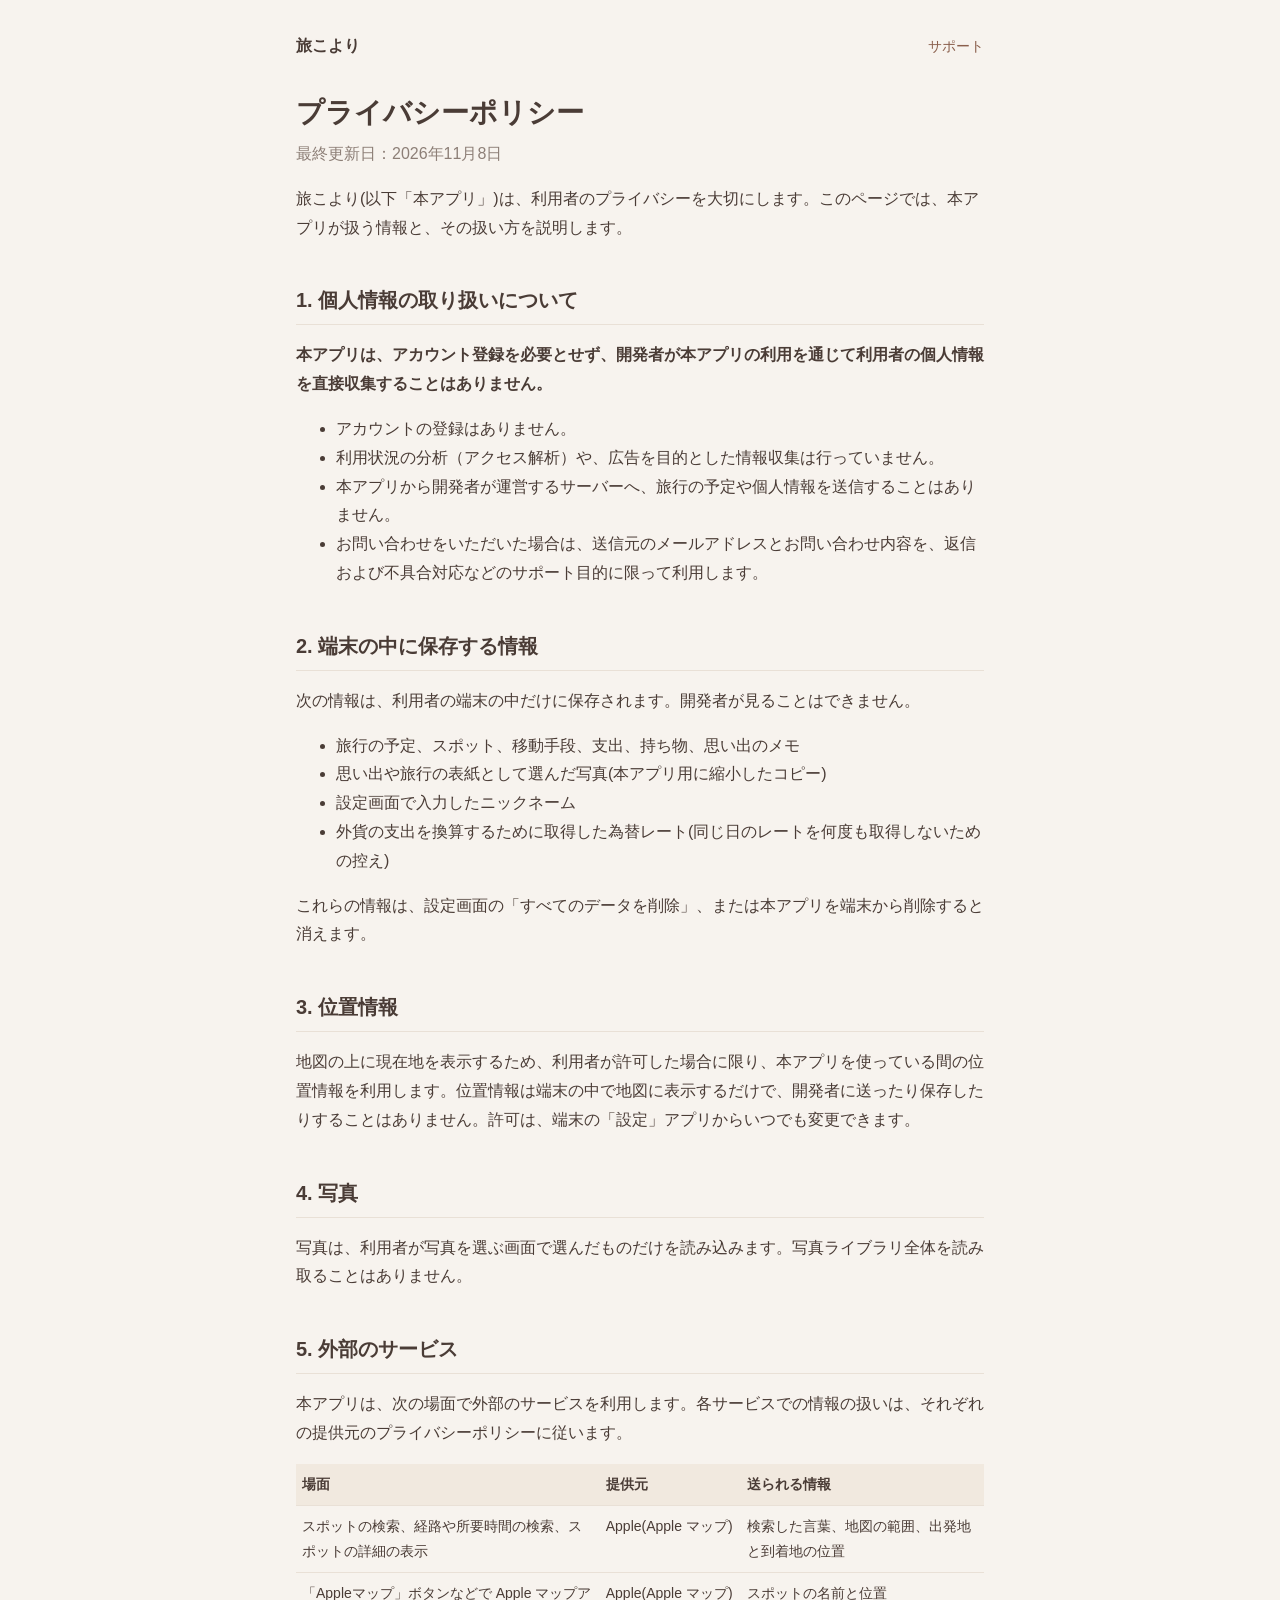
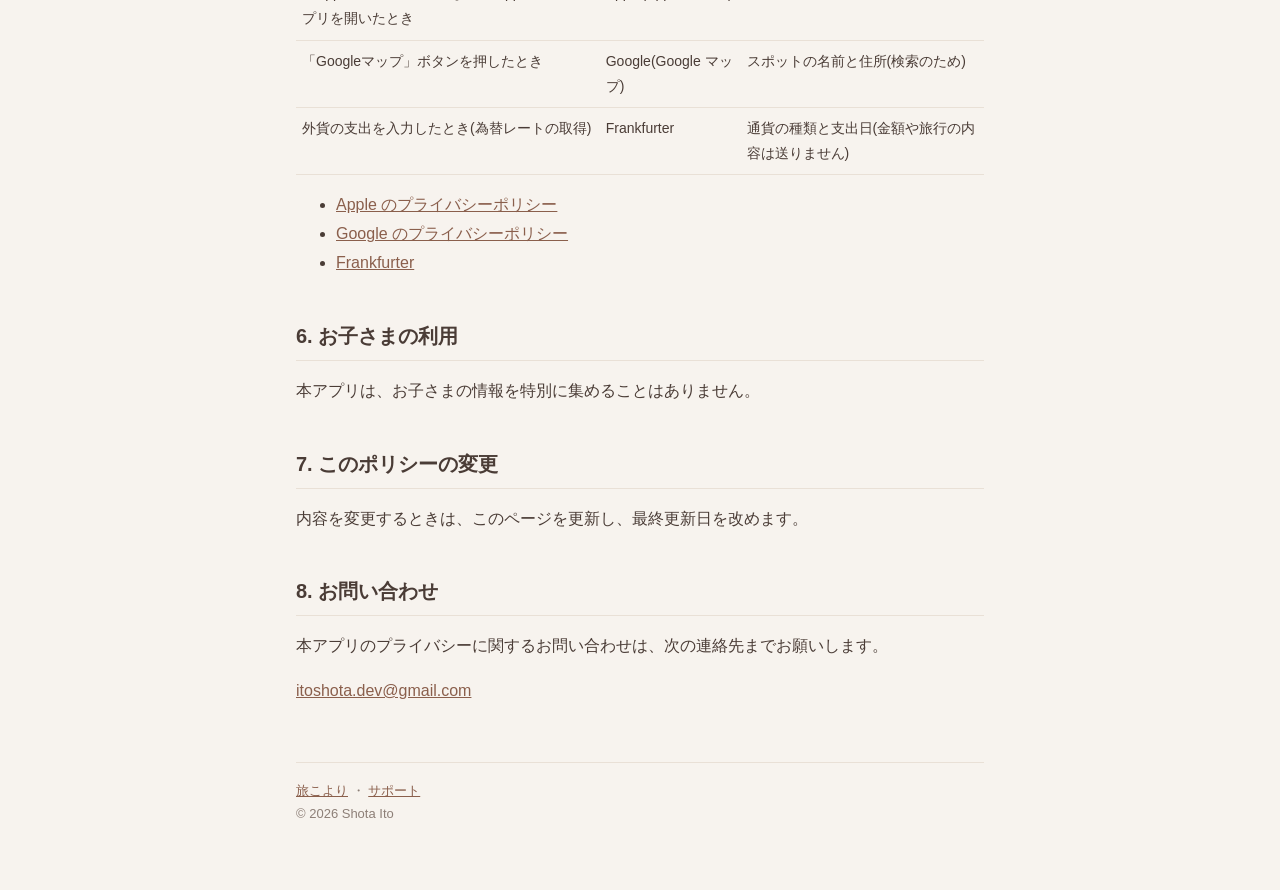
==== tabikoyori/privacy.html @ b3b4c9bc "Add personal site and Tabikoyori pages" ====
<!doctype html>
<html lang="ja">
<head>
  <meta charset="utf-8">
  <meta name="viewport" content="width=device-width, initial-scale=1">
  <title>プライバシーポリシー | 旅こより</title>
  <link rel="stylesheet" href="../style.css">
  <link rel="icon" href="icon.png">
  <link rel="apple-touch-icon" href="icon.png">

</head>
<body>
  <div class="container">
    <header class="site">
      <a class="home" href="./">旅こより</a>
      <nav class="links">
        <a href="support.html">サポート</a>
      </nav>
    </header>

    <h1>プライバシーポリシー</h1>
    <p class="lead">最終更新日：2026年11月8日</p>

    <p>旅こより(以下「本アプリ」)は、利用者のプライバシーを大切にします。このページでは、本アプリが扱う情報と、その扱い方を説明します。</p>

    <h2>1. 個人情報の取り扱いについて</h2>
    <p><strong>本アプリは、アカウント登録を必要とせず、開発者が本アプリの利用を通じて利用者の個人情報を直接収集することはありません。</strong></p>
    <ul>
      <li>アカウントの登録はありません。</li>
      <li>利用状況の分析（アクセス解析）や、広告を目的とした情報収集は行っていません。</li>
      <li>本アプリから開発者が運営するサーバーへ、旅行の予定や個人情報を送信することはありません。</li>
      <li>お問い合わせをいただいた場合は、送信元のメールアドレスとお問い合わせ内容を、返信および不具合対応などのサポート目的に限って利用します。</li>
    </ul>

    <h2>2. 端末の中に保存する情報</h2>
    <p>次の情報は、利用者の端末の中だけに保存されます。開発者が見ることはできません。</p>
    <ul>
      <li>旅行の予定、スポット、移動手段、支出、持ち物、思い出のメモ</li>
      <li>思い出や旅行の表紙として選んだ写真(本アプリ用に縮小したコピー)</li>
      <li>設定画面で入力したニックネーム</li>
      <li>外貨の支出を換算するために取得した為替レート(同じ日のレートを何度も取得しないための控え)</li>
    </ul>
    <p>これらの情報は、設定画面の「すべてのデータを削除」、または本アプリを端末から削除すると消えます。</p>

    <h2>3. 位置情報</h2>
    <p>地図の上に現在地を表示するため、利用者が許可した場合に限り、本アプリを使っている間の位置情報を利用します。位置情報は端末の中で地図に表示するだけで、開発者に送ったり保存したりすることはありません。許可は、端末の「設定」アプリからいつでも変更できます。</p>

    <h2>4. 写真</h2>
    <p>写真は、利用者が写真を選ぶ画面で選んだものだけを読み込みます。写真ライブラリ全体を読み取ることはありません。</p>

    <h2>5. 外部のサービス</h2>
    <p>本アプリは、次の場面で外部のサービスを利用します。各サービスでの情報の扱いは、それぞれの提供元のプライバシーポリシーに従います。</p>
    <div class="table-wrap">
      <table>
        <tr><th>場面</th><th>提供元</th><th>送られる情報</th></tr>
        <tr><td>スポットの検索、経路や所要時間の検索、スポットの詳細の表示</td><td>Apple(Apple マップ)</td><td>検索した言葉、地図の範囲、出発地と到着地の位置</td></tr>
        <tr><td>「Appleマップ」ボタンなどで Apple マップアプリを開いたとき</td><td>Apple(Apple マップ)</td><td>スポットの名前と位置</td></tr>
        <tr><td>「Googleマップ」ボタンを押したとき</td><td>Google(Google マップ)</td><td>スポットの名前と住所(検索のため)</td></tr>
        <tr><td>外貨の支出を入力したとき(為替レートの取得)</td><td>Frankfurter</td><td>通貨の種類と支出日(金額や旅行の内容は送りません)</td></tr>
      </table>
    </div>
    <ul>
      <li><a href="https://www.apple.com/legal/privacy/jp/">Apple のプライバシーポリシー</a></li>
      <li><a href="https://policies.google.com/privacy?hl=ja">Google のプライバシーポリシー</a></li>
      <li><a href="https://frankfurter.dev/">Frankfurter</a></li>
    </ul>

    <h2>6. お子さまの利用</h2>
    <p>本アプリは、お子さまの情報を特別に集めることはありません。</p>

    <h2>7. このポリシーの変更</h2>
    <p>内容を変更するときは、このページを更新し、最終更新日を改めます。</p>

    <h2>8. お問い合わせ</h2>
    <p>本アプリのプライバシーに関するお問い合わせは、次の連絡先までお願いします。</p>
    <p><a href="mailto:itoshota.dev@gmail.com">itoshota.dev@gmail.com</a></p>

    <footer class="site">
      <a href="./">旅こより</a> ・ <a href="support.html">サポート</a><br>
      &copy; 2026 Shota Ito
    </footer>
  </div>
</body>
</html>
---- style.css ----
/* 旅こより と同じ、やわらかいベージュ〜ブラウンの配色 */
:root {
  --background: #F7F3EE;
  --surface: #FDFAF5;
  --accent: #B0846E;
  --accent-dark: #8A5F4C;
  --sand-light: #F1E9DF;
  --text: #4A3C36;
  --sub-text: #8D7F77;
  --line: #E9E0D6;
}

* { box-sizing: border-box; }

body {
  margin: 0;
  background: var(--background);
  color: var(--text);
  font-family: -apple-system, BlinkMacSystemFont, "Hiragino Sans", "Hiragino Kaku Gothic ProN", "Noto Sans JP", sans-serif;
  line-height: 1.8;
  -webkit-text-size-adjust: 100%;
}

.container {
  max-width: 720px;
  margin: 0 auto;
  padding: 32px 16px 64px;
}

header.site {
  display: flex;
  align-items: center;
  justify-content: space-between;
  gap: 12px;
  margin-bottom: 32px;
}

header.site a.home {
  color: var(--text);
  font-weight: 700;
  text-decoration: none;
}

nav.links a {
  color: var(--accent-dark);
  margin-left: 16px;
  font-size: 14px;
  text-decoration: none;
}

h1 { font-size: 28px; line-height: 1.4; margin: 0 0 8px; }
h2 { font-size: 20px; margin: 40px 0 12px; padding-bottom: 6px; border-bottom: 1px solid var(--line); }
h3 { font-size: 16px; margin: 24px 0 8px; }

p.lead { color: var(--sub-text); margin-top: 0; }

a { color: var(--accent-dark); }

.card {
  background: var(--surface);
  border-radius: 20px;
  padding: 20px;
  box-shadow: 0 2px 8px rgba(74, 60, 54, 0.08);
  margin: 16px 0;
}

.card h3 { margin-top: 0; }

.app-card {
  display: flex;
  gap: 16px;
  align-items: center;
  text-decoration: none;
  color: var(--text);
}

.app-icon {
  display: block;
  width: 64px;
  height: 64px;
  flex-shrink: 0;
  border-radius: 14px;
  object-fit: cover;
  background: var(--accent);
  box-shadow: 0 1px 4px rgba(74, 60, 54, 0.15);
}

.app-card .name { font-weight: 700; font-size: 18px; }
.app-card .desc { color: var(--sub-text); font-size: 14px; }

.button {
  display: inline-block;
  background: var(--accent);
  color: #fff;
  border-radius: 999px;
  padding: 10px 22px;
  text-decoration: none;
  font-weight: 600;
  margin: 4px 8px 4px 0;
}

.button.outline {
  background: transparent;
  color: var(--accent-dark);
  border: 1.5px solid var(--accent);
}

ul.features { padding-left: 1.2em; }
ul.features li { margin: 4px 0; }

table {
  width: 100%;
  border-collapse: collapse;
  font-size: 14px;
  margin: 12px 0;
}

th, td {
  border-bottom: 1px solid var(--line);
  padding: 8px 6px;
  text-align: left;
  vertical-align: top;
}

th { background: var(--sand-light); }

.note { color: var(--sub-text); font-size: 13px; }

footer.site {
  margin-top: 56px;
  padding-top: 16px;
  border-top: 1px solid var(--line);
  color: var(--sub-text);
  font-size: 13px;
}

@media (max-width: 480px) {
  h1 { font-size: 24px; }
  /* 表が画面からはみ出さないよう、横にスクロールできるようにする */
  .table-wrap { overflow-x: auto; }
}
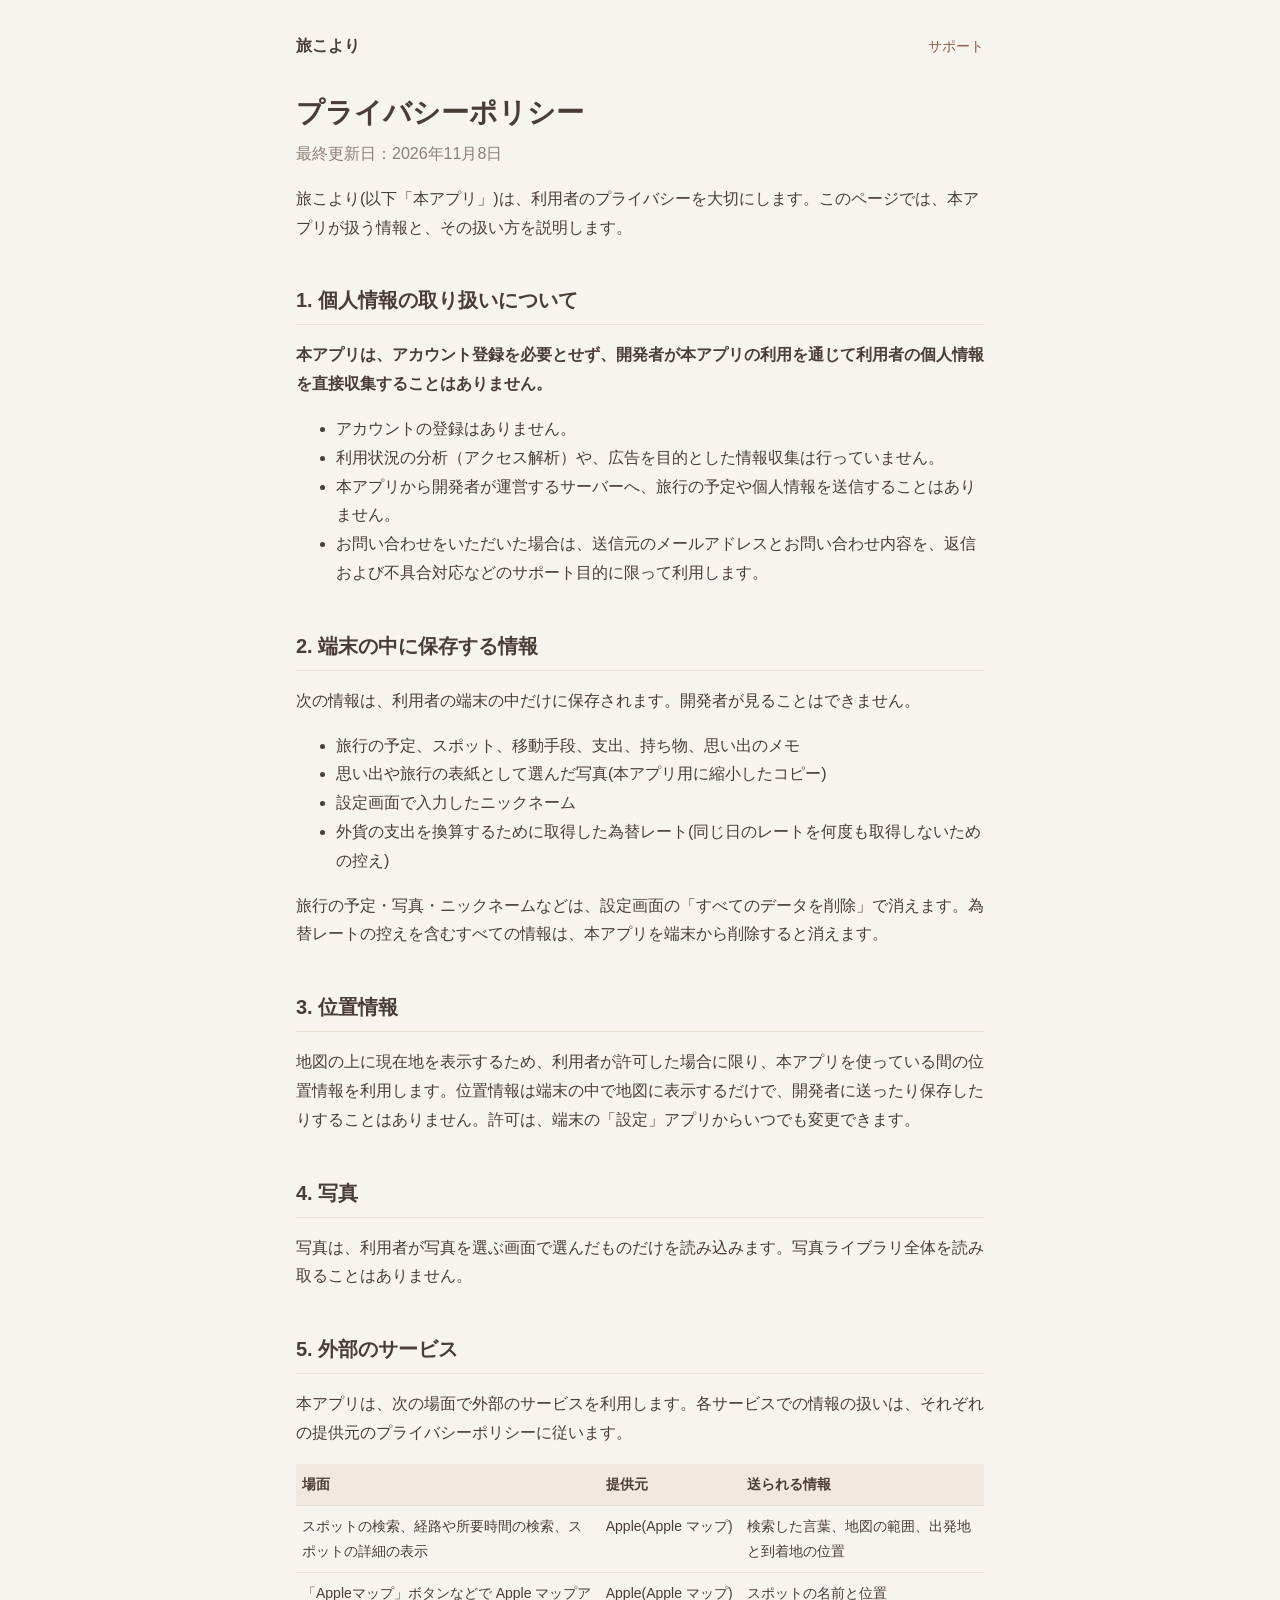
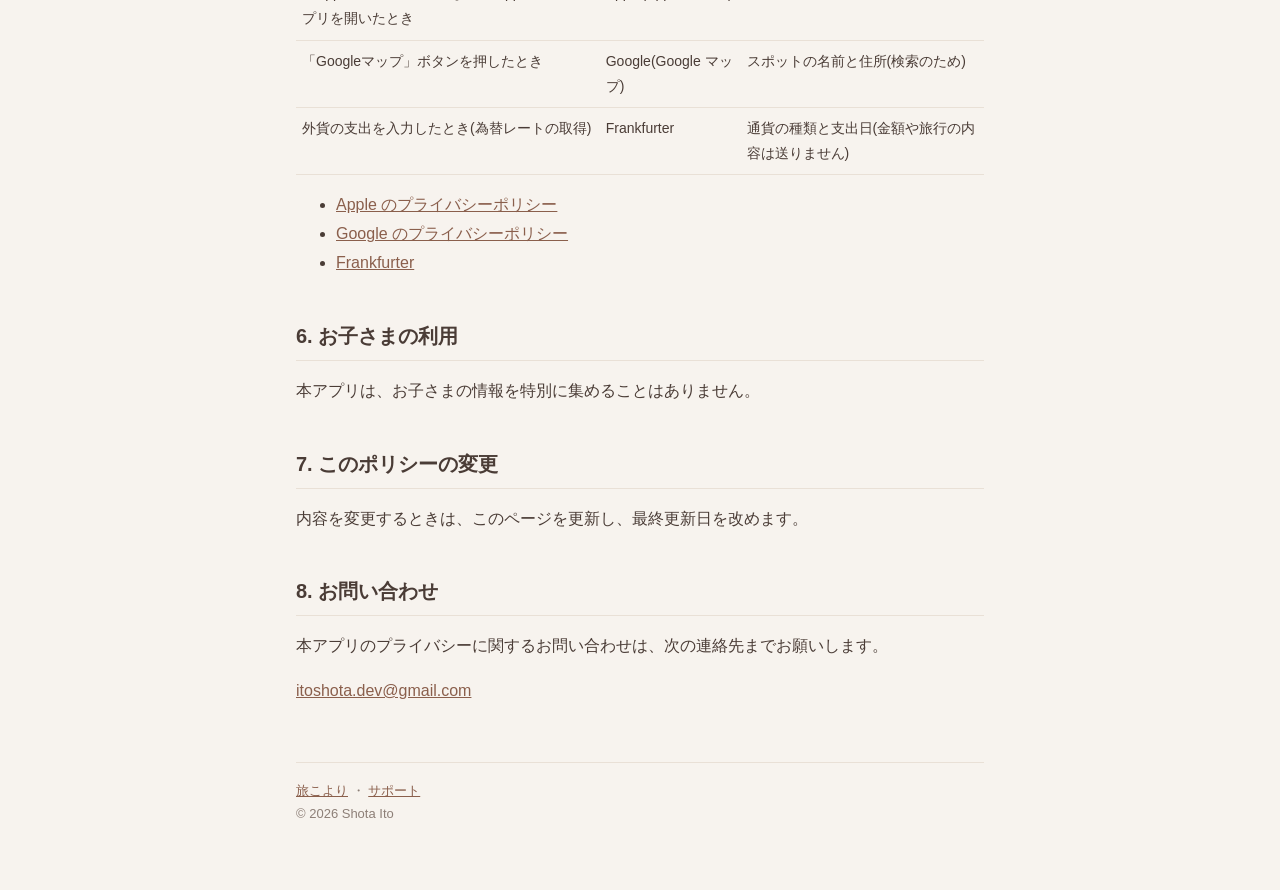
==== commit 35913343: "Update privacy policy details on data deletion Clarified data deletion information regarding user da" ====
--- a/tabikoyori/privacy.html
+++ b/tabikoyori/privacy.html
@@ -40,7 +40,7 @@
       <li>設定画面で入力したニックネーム</li>
       <li>外貨の支出を換算するために取得した為替レート(同じ日のレートを何度も取得しないための控え)</li>
     </ul>
-    <p>これらの情報は、設定画面の「すべてのデータを削除」、または本アプリを端末から削除すると消えます。</p>
+    <p>旅行の予定・写真・ニックネームなどは、設定画面の「すべてのデータを削除」で消えます。為替レートの控えを含むすべての情報は、本アプリを端末から削除すると消えます。</p>
 
     <h2>3. 位置情報</h2>
     <p>地図の上に現在地を表示するため、利用者が許可した場合に限り、本アプリを使っている間の位置情報を利用します。位置情報は端末の中で地図に表示するだけで、開発者に送ったり保存したりすることはありません。許可は、端末の「設定」アプリからいつでも変更できます。</p>
